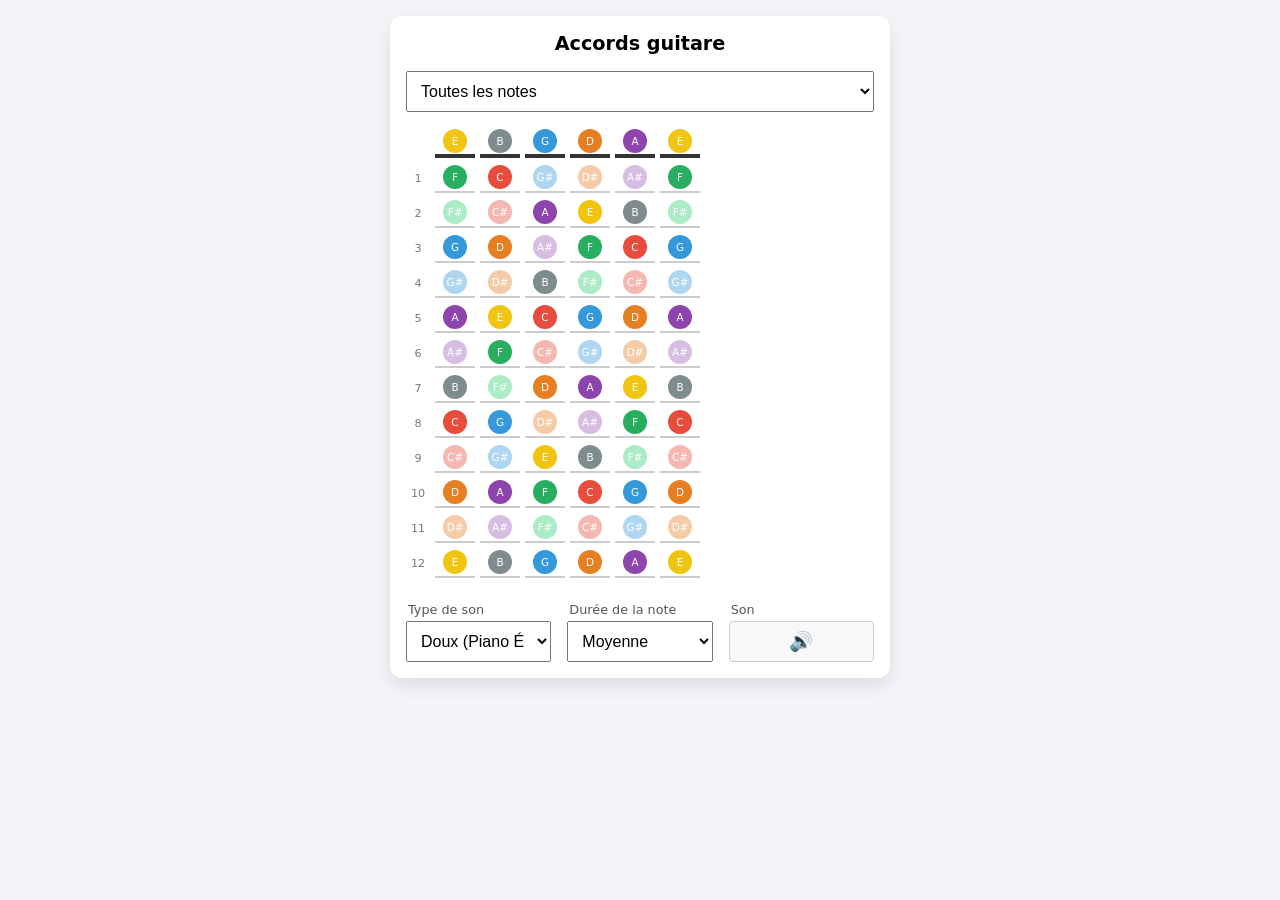
==== index.html @ 3079ab1c "try to fix iphone sound" ====
<!DOCTYPE html>
<html lang="fr">

<head>
  <meta charset="UTF-8">

  <!-- La nouvelle balise viewport optimisée -->
  <meta name="viewport" content="width=device-width, initial-scale=0.95">

  <title>Visualiseur d'Accords</title>

  <link rel="stylesheet" href="css/style.css">

  <!-- ... le reste de votre head reste identique ... -->
  <meta name="theme-color" content="#333333"/>
  <link rel="manifest" href="manifest.json">
  <link rel="apple-touch-icon" href="icon-192.png">
  <meta name="apple-mobile-web-app-capable" content="yes">
  <meta name="apple-mobile-web-app-status-bar-style" content="black-translucent">
  <meta name="apple-mobile-web-app-title" content="Accords">
  <script>
    if ('serviceWorker' in navigator) {
      window.addEventListener('load', () => {
        navigator.serviceWorker.register('/sw.js').then(registration => {
          console.log('ServiceWorker enregistré avec succès: ', registration.scope);
        }, err => {
          console.log('Échec de l\'enregistrement du ServiceWorker: ', err);
        });
      });
    }
  </script>
</head>

<body>
  <div class="container">
    <h1>Accords guitare</h1>

    <!-- Les contrôles principaux restent en haut -->
    <div class="controls">
      <select id="chord">
        <option value="">— Accord —</option>
        <option value="all-notes">Toutes les notes</option>
      </select>

      <select id="position"></select>
    </div>

    <!-- Le manche de guitare -->
    <div class="fretboard-wrapper">
      <div class="fretboard" id="fretboard"></div>
    </div>

    <!-- === LES CONTRÔLES DU SON SONT MAINTENANT ICI === -->
    <div class="sound-controls">
      <div>
        <label for="waveform-type">Type de son</label>
      <select id="waveform-type">
        <option value="sine" >Pur (Flûte)</option>
        <option value="triangle"selected>Doux (Piano Électrique)</option>
        <option value="sawtooth">Synthé (Classique)</option>
        <option value="square">Rétro (8-bit)</option>
      </select>
      </div>

      <div>
        <label for="note-duration">Durée de la note</label>
        <select id="note-duration">
          <option value="0.2">Courte</option>
          <option value="0.5" selected>Moyenne</option>
          <option value="1">Longue</option>
        </select>
      </div>
      <!-- === NOUVEAU BOUTON MUTE CI-DESSOUS === -->
      <div>
        <label>Son</label>
        <button id="mute-button">🔊</button>
      </div>
    </div>
    <!-- === FIN DES CONTRÔLES DU SON === -->

  </div>

  <script src="data/voicings.js"></script>
  <script src="js/app.js"></script>
</body>
</html>
---- css/style.css ----
/* css/style.css (version corrigée et finale) */

* {
  box-sizing: border-box;
}

body {
  margin: 0;
  font-family: system-ui, -apple-system, BlinkMacSystemFont, "Segoe UI";
  background: #f4f4f9;
}

.container {
  margin: 1rem auto;
  width: 95%;
  max-width: 500px;
  background: #fff;
  padding: 1rem;
  border-radius: 12px;
  box-shadow: 0 8px 20px rgba(0, 0, 0, .1);
}

h1 {
  text-align: center;
  font-size: 1.2rem;
  margin-top: 0;
  margin-bottom: 1rem;
}

.controls {
  display: flex;
  flex-direction: column;
  gap: 12px;
  margin-bottom: 1rem;
}

select {
  width: 100%;
  padding: 10px;
  font-size: 16px;
}

.fretboard-wrapper {
  overflow-x: auto;
  -webkit-overflow-scrolling: touch;
}

.fretboard {
  display: grid;
  grid-template-columns: 24px repeat(6, 40px);
  gap: 5px;
  margin: 0 auto;
}

.cell {
  height: 30px;
  display: flex;
  align-items: center;
  justify-content: center;
}

.fret-number {
  font-size: 0.7em;
  color: #777;
  display: flex;
  align-items: center;
  justify-content: center;
}

.fret-row {
  border-bottom: 2px solid #ccc;
}

.nut {
  border-bottom: 4px solid #333;
}

/* ================== NOTES ================== */
.note {
  width: 24px;
  height: 24px;
  border-radius: 50%;
  display: flex;
  align-items: center;
  justify-content: center;
  color: #fff;
  font-size: 0.65em;
  opacity: .15;
  transform: scale(.85);
  transition: opacity 0.2s ease-in-out;
  cursor: pointer;
}

/* Quand un accord est affiché, on rend toutes les notes "fantômes" par défaut */
.fretboard.chord-active .note {
  opacity: 0.07;
}

/* On rend la règle pour les notes actives PLUS SPÉCIFIQUE pour qu'elle gagne la priorité */
.fretboard.chord-active .note.active {
  opacity: 1;
  transform: scale(1);
}

/* On garde aussi l'ancienne règle pour le mode "Toutes les notes" */
.note.active {
  opacity: 1;
  transform: scale(1);
}

.note.root {
  border: 2px solid #fff;
  transform: scale(1.15);
}

/* Couleurs (inchangées) */
.c { background: #e74c3c; } .cs { background: #f5b7b1; }
.d { background: #e67e22; } .ds { background: #f5cba7; }
.e { background: #f1c40f; }
.f { background: #27ae60; } .fs { background: #abebc6; }
.g { background: #3498db; } .gs { background: #aed6f1; }
.a { background: #8e44ad; } .as { background: #d7bde2; }
.b { background: #7f8c8d; }


/* ================== CONTROLES AUDIO ================== */
.sound-controls {
  display: flex;         /* Met les deux sélecteurs côte à côte */
  gap: 1rem;             /* Ajoute un espace entre eux */
  margin-top: 1.5rem;    /* Ajoute un espace au-dessus, pour séparer du manche */
}

/* Fait en sorte que chaque contrôle prenne la moitié de l'espace disponible */
.sound-controls > div {
  flex: 1;
}

#mute-button {
  width: 100%;
  height: 41px; /* Même hauteur que les autres sélecteurs */
  font-size: 1.2rem;
  padding: 0;
  border: 1px solid #ccc;
  border-radius: 4px;
  background-color: #f8f8f8;
  cursor: pointer;
}

label {
  display: block;
  font-size: 0.8em;
  color: #555;
  margin-bottom: 4px;
  margin-left: 2px;
}
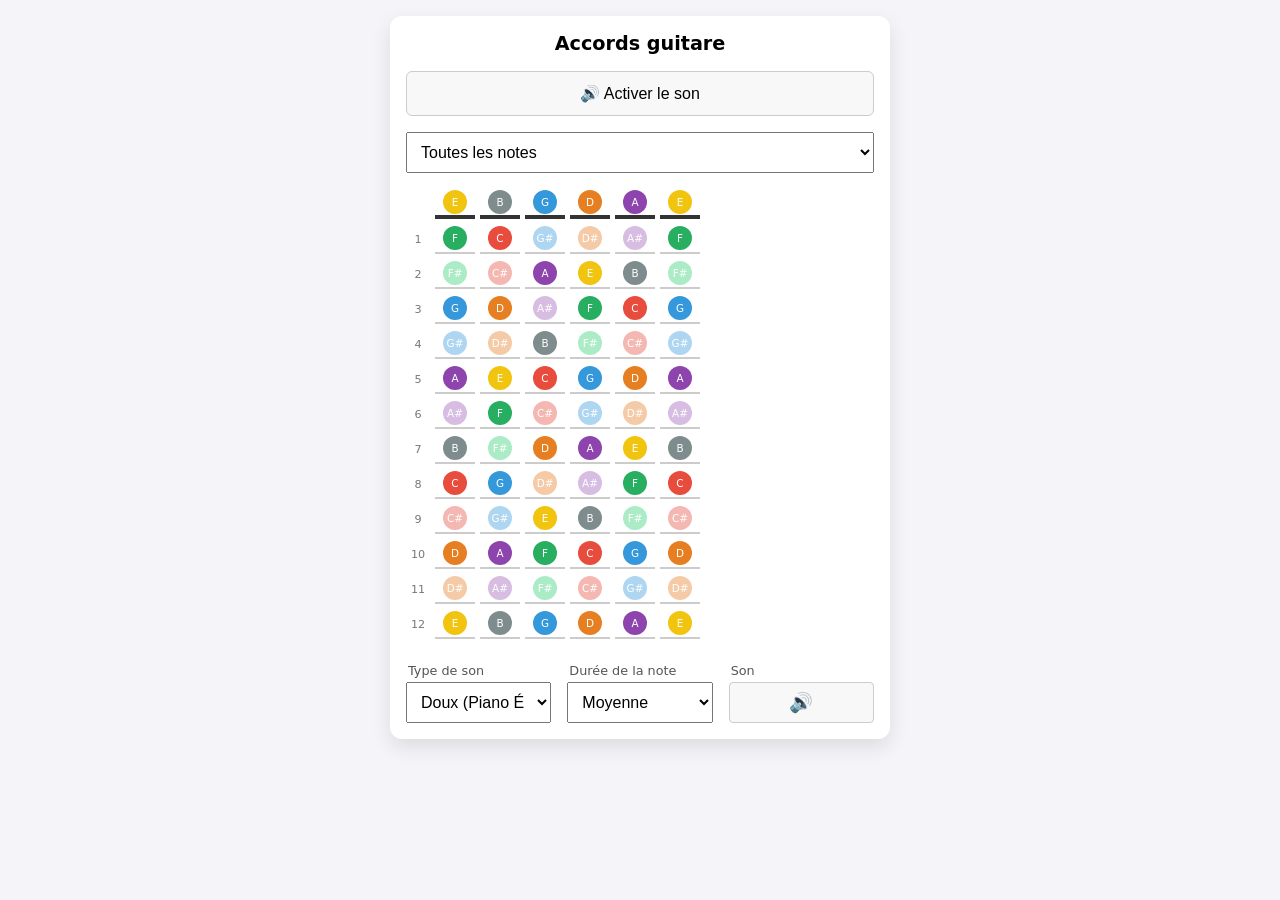
==== commit ba2fa6dc: "try again" ====
--- a/index.html
+++ b/index.html
@@ -34,7 +34,9 @@
 <body>
   <div class="container">
     <h1>Accords guitare</h1>
-
+    <button id="unlock-audio" class="unlock-audio">
+    🔊 Activer le son
+     </button>
     <!-- Les contrôles principaux restent en haut -->
     <div class="controls">
       <select id="chord">
--- a/css/style.css
+++ b/css/style.css
@@ -1,4 +1,4 @@
-/* css/style.css (version corrigée et finale) */
+/* css/style.css (version finale avec le correctif iOS) */
 
 * {
   box-sizing: border-box;
@@ -89,20 +89,18 @@
   transform: scale(.85);
   transition: opacity 0.2s ease-in-out;
   cursor: pointer;
+  touch-action: manipulation; /* === LA LIGNE MAGIQUE EST ICI === */
 }
 
-/* Quand un accord est affiché, on rend toutes les notes "fantômes" par défaut */
 .fretboard.chord-active .note {
-  opacity: 0.07;
+  opacity: 0.05;
 }
 
-/* On rend la règle pour les notes actives PLUS SPÉCIFIQUE pour qu'elle gagne la priorité */
 .fretboard.chord-active .note.active {
   opacity: 1;
   transform: scale(1);
 }
 
-/* On garde aussi l'ancienne règle pour le mode "Toutes les notes" */
 .note.active {
   opacity: 1;
   transform: scale(1);
@@ -122,28 +120,15 @@
 .a { background: #8e44ad; } .as { background: #d7bde2; }
 .b { background: #7f8c8d; }
 
-
 /* ================== CONTROLES AUDIO ================== */
 .sound-controls {
-  display: flex;         /* Met les deux sélecteurs côte à côte */
-  gap: 1rem;             /* Ajoute un espace entre eux */
-  margin-top: 1.5rem;    /* Ajoute un espace au-dessus, pour séparer du manche */
+  display: flex;
+  gap: 1rem;
+  margin-top: 1.5rem;
 }
 
-/* Fait en sorte que chaque contrôle prenne la moitié de l'espace disponible */
 .sound-controls > div {
   flex: 1;
-}
-
-#mute-button {
-  width: 100%;
-  height: 41px; /* Même hauteur que les autres sélecteurs */
-  font-size: 1.2rem;
-  padding: 0;
-  border: 1px solid #ccc;
-  border-radius: 4px;
-  background-color: #f8f8f8;
-  cursor: pointer;
 }
 
 label {
@@ -153,3 +138,31 @@
   margin-bottom: 4px;
   margin-left: 2px;
 }
+
+#mute-button {
+  width: 100%;
+  height: 41px;
+  font-size: 1.2rem;
+  padding: 0;
+  border: 1px solid #ccc;
+  border-radius: 4px;
+  background-color: #f8f8f8;
+  cursor: pointer;
+}
+
+/* ================== STYLE DE DÉBOGAGE ================== */
+.note.debug-tapped {
+  border: 3px solid limegreen !important;
+}
+
+
+.unlock-audio {
+  width: 100%;
+  margin-bottom: 1rem;
+  padding: 12px;
+  font-size: 1rem;
+  border-radius: 6px;
+  border: 1px solid #ccc;
+  background: #f8f8f8;
+  cursor: pointer;
+}
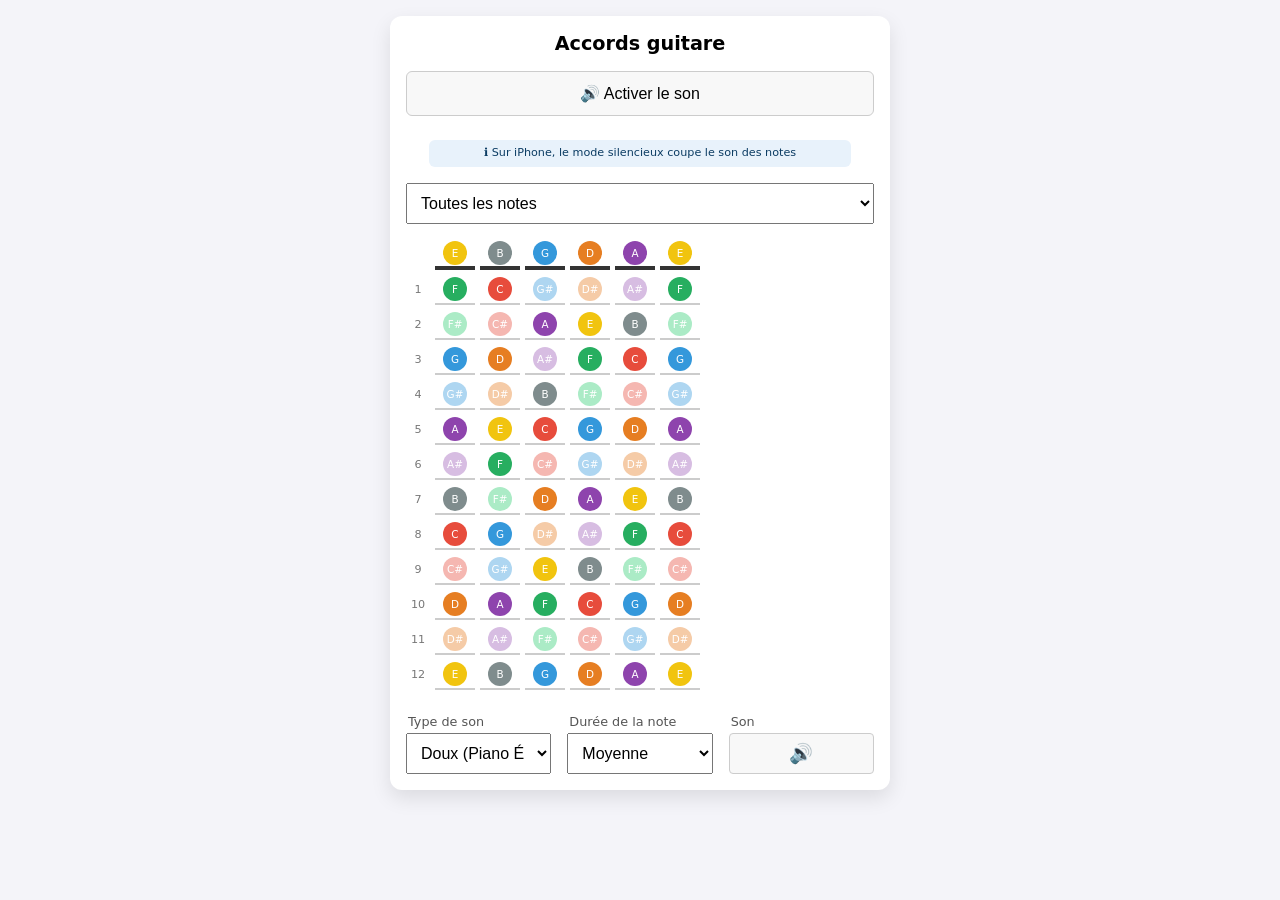
==== commit d2996c22: "ok!" ====
--- a/index.html
+++ b/index.html
@@ -36,7 +36,12 @@
     <h1>Accords guitare</h1>
     <button id="unlock-audio" class="unlock-audio">
     🔊 Activer le son
-     </button>
+    </button>
+
+    <p class="ios-hint">
+      ℹ️ Sur iPhone, le mode silencieux coupe le son des notes
+    </p>
+
     <!-- Les contrôles principaux restent en haut -->
     <div class="controls">
       <select id="chord">
--- a/css/style.css
+++ b/css/style.css
@@ -166,3 +166,16 @@
   background: #f8f8f8;
   cursor: pointer;
 }
+
+
+.ios-hint {
+  font-size: 0.7rem;              /* plus petit */
+  color: #0b3c63;
+  background-color: #e8f2fb;      /* bleu très léger */
+  padding: 6px 8px;
+  border-radius: 6px;
+  margin: 0.5rem auto 1rem;
+  max-width: 90%;
+  text-align: center;
+  line-height: 1.3;
+}
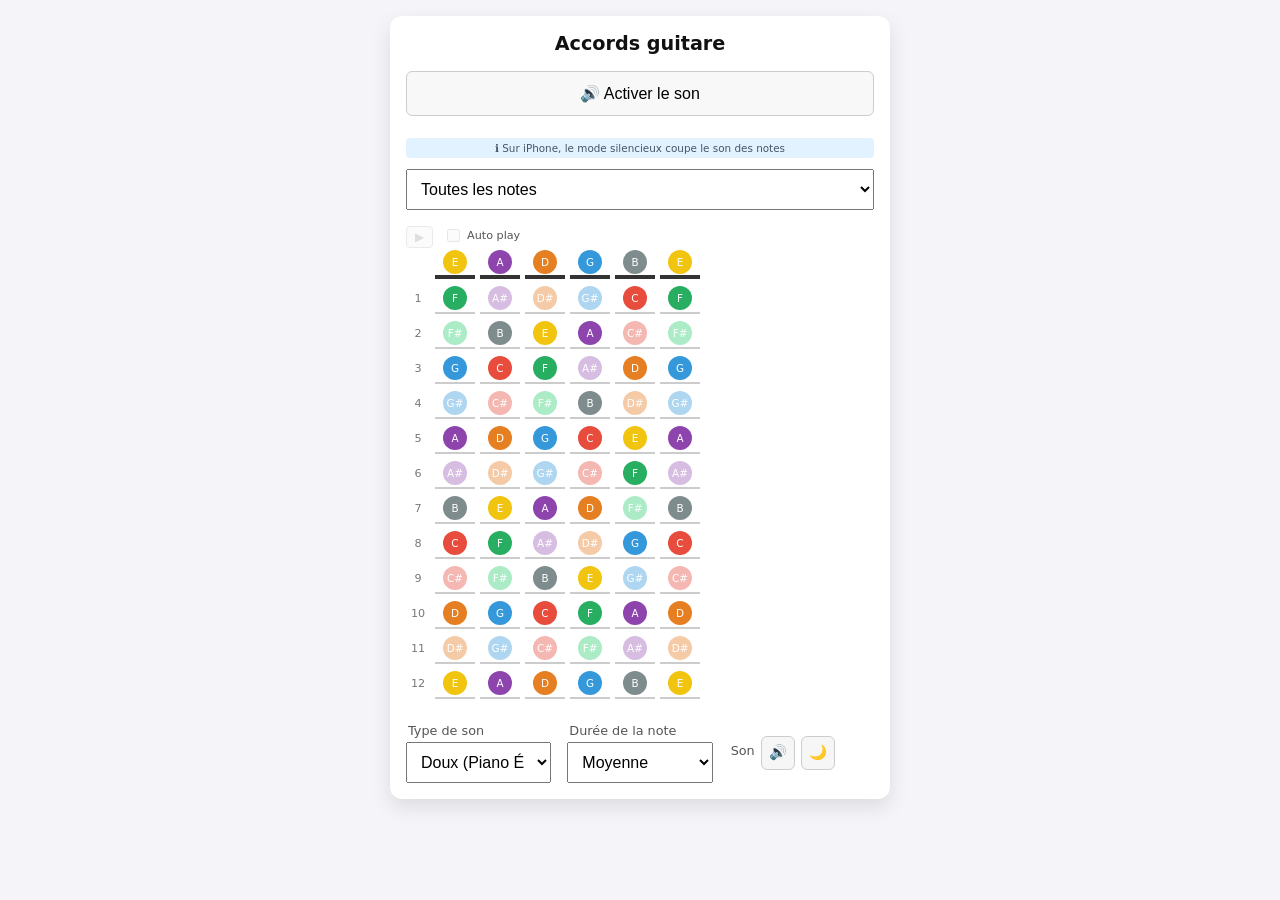
==== commit 9bf37965: "add sombre mode and auto play chords" ====
--- a/index.html
+++ b/index.html
@@ -51,6 +51,17 @@
 
       <select id="position"></select>
     </div>
+      <div class="chord-play-tools">
+        <button id="play-chord" class="play-chord">
+          ▶︎
+        </button>
+
+        <label class="autoplay-option">
+          <input type="checkbox" id="auto-play-chord">
+          Auto play
+        </label>
+    </div>
+
 
     <!-- Le manche de guitare -->
     <div class="fretboard-wrapper">
@@ -81,6 +92,7 @@
       <div>
         <label>Son</label>
         <button id="mute-button">🔊</button>
+        <button id="theme-toggle" title="Mode sombre">🌙</button>
       </div>
     </div>
     <!-- === FIN DES CONTRÔLES DU SON === -->
--- a/css/style.css
+++ b/css/style.css
@@ -75,6 +75,39 @@
   border-bottom: 4px solid #333;
 }
 
+
+/* Thème clair (par défaut) */
+body {
+  background: #f4f4f9;
+  color: #111;
+}
+
+.container {
+  background: #fff;
+}
+
+/* Thème sombre */
+body.dark {
+  background: #111;
+  color: #eee;
+}
+
+body.dark .container {
+  background: #1a1a1a;
+}
+
+body.dark select,
+body.dark button {
+  background: #2a2a2a;
+  color: #eee;
+  border: 1px solid #444;
+}
+
+body.dark .fretboard {
+  background: #111;
+}
+
+
 /* ================== NOTES ================== */
 .note {
   width: 24px;
@@ -168,14 +201,87 @@
 }
 
 
+
 .ios-hint {
-  font-size: 0.7rem;              /* plus petit */
-  color: #0b3c63;
-  background-color: #e8f2fb;      /* bleu très léger */
-  padding: 6px 8px;
+  font-size: 0.65rem;
+  color: #456;
+  background: rgba(30, 144, 255, 0.12);
+  padding: 4px 6px;
+  border-radius: 4px;
+  margin-top: 0.4rem;
+  text-align: center;
+}
+
+
+
+.chord-play-tools {
+  display: flex;
+  align-items: center;
+  gap: 8px;
+  margin-top: 4px;
+}
+
+.play-chord {
+  padding: 4px 8px;
+  font-size: 0.75rem;
+  line-height: 1;
+  border-radius: 4px;
+  border: 1px solid #ccc;
+  background: #f6f6f6;
+  cursor: pointer;
+}
+
+.autoplay-option {
+  display: flex;
+  align-items: center;
+  gap: 4px;
+  font-size: 0.7rem;
+  color: #555;
+}
+
+
+
+.play-chord:disabled {
+  opacity: 0.4;
+  cursor: not-allowed;
+}
+
+.autoplay-option input:disabled {
+  opacity: 0.5;
+  cursor: not-allowed;
+}
+
+
+/* Groupe mute + thème */
+.sound-controls > div:last-child {
+  display: flex;
+  align-items: center;
+  gap: 6px;
+}
+
+/* Boutons mute + thème en petit */
+#mute-button,
+#theme-toggle {
+  width: 34px;
+  height: 34px;
+  padding: 0;
+  font-size: 0.9rem;
   border-radius: 6px;
-  margin: 0.5rem auto 1rem;
-  max-width: 90%;
-  text-align: center;
-  line-height: 1.3;
-}
+  border: 1px solid #ccc;
+  background: #f6f6f6;
+  cursor: pointer;
+}
+
+/* Hover léger */
+#mute-button:hover,
+#theme-toggle:hover {
+  background: #eaeaea;
+}
+
+/* Mode sombre */
+body.dark #mute-button,
+body.dark #theme-toggle {
+  background: #2a2a2a;
+  border-color: #444;
+  color: #eee;
+}
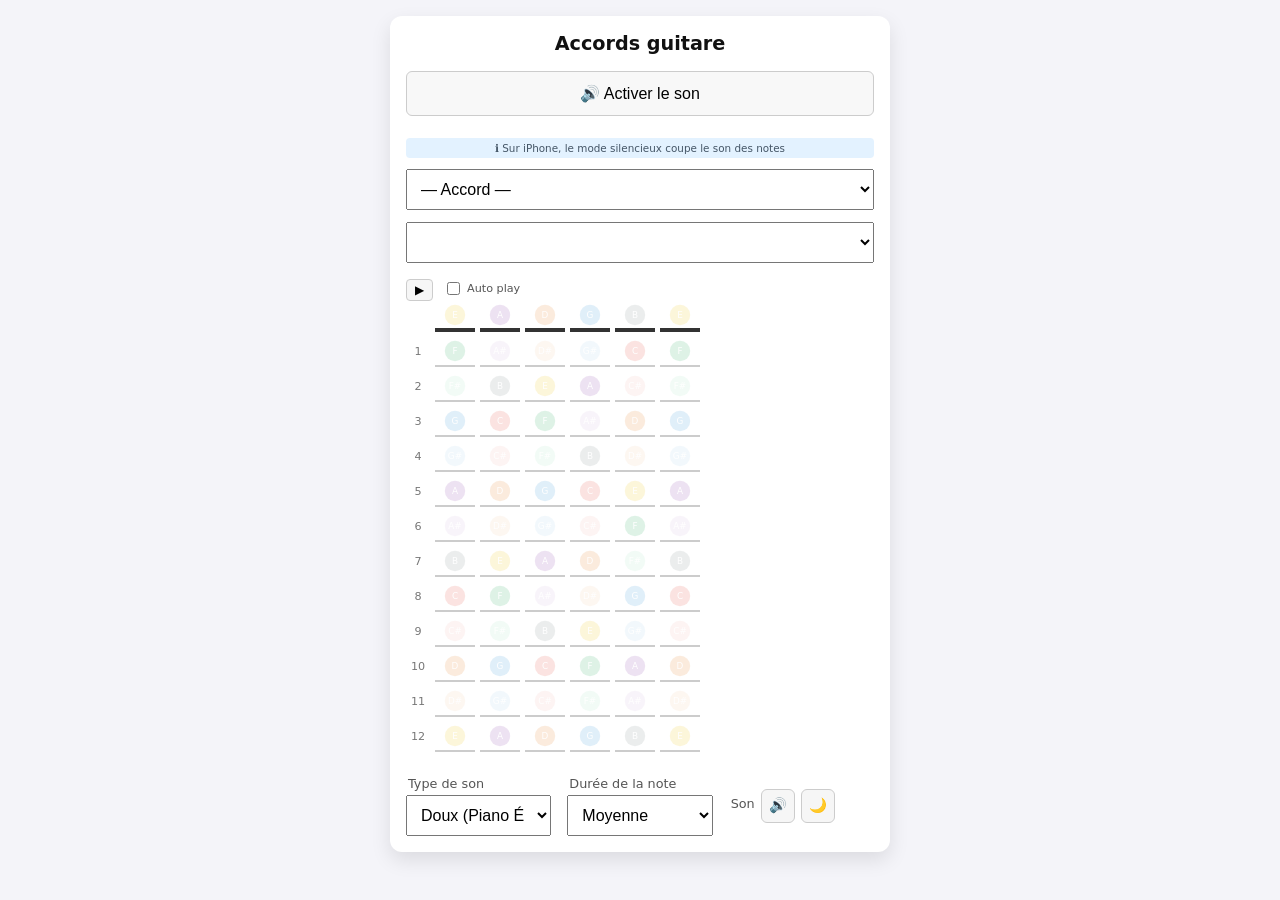
==== commit 585f633f: "try minor fix" ====
--- a/index.html
+++ b/index.html
@@ -19,15 +19,16 @@
   <meta name="apple-mobile-web-app-status-bar-style" content="black-translucent">
   <meta name="apple-mobile-web-app-title" content="Accords">
   <script>
-    if ('serviceWorker' in navigator) {
-      window.addEventListener('load', () => {
-        navigator.serviceWorker.register('/sw.js').then(registration => {
-          console.log('ServiceWorker enregistré avec succès: ', registration.scope);
-        }, err => {
-          console.log('Échec de l\'enregistrement du ServiceWorker: ', err);
-        });
-      });
-    }
+      if ('serviceWorker' in navigator) {
+          window.addEventListener('load', () => {
+              // CORRECTION CRUCIALE : Enlever le '/' au début du chemin
+              navigator.serviceWorker.register('sw.js').then(registration => {
+                  console.log('ServiceWorker enregistré avec succès: ', registration.scope);
+              }, err => {
+                  console.log('Échec de l\'enregistrement du ServiceWorker: ', err);
+              });
+          });
+      }
   </script>
 </head>
 
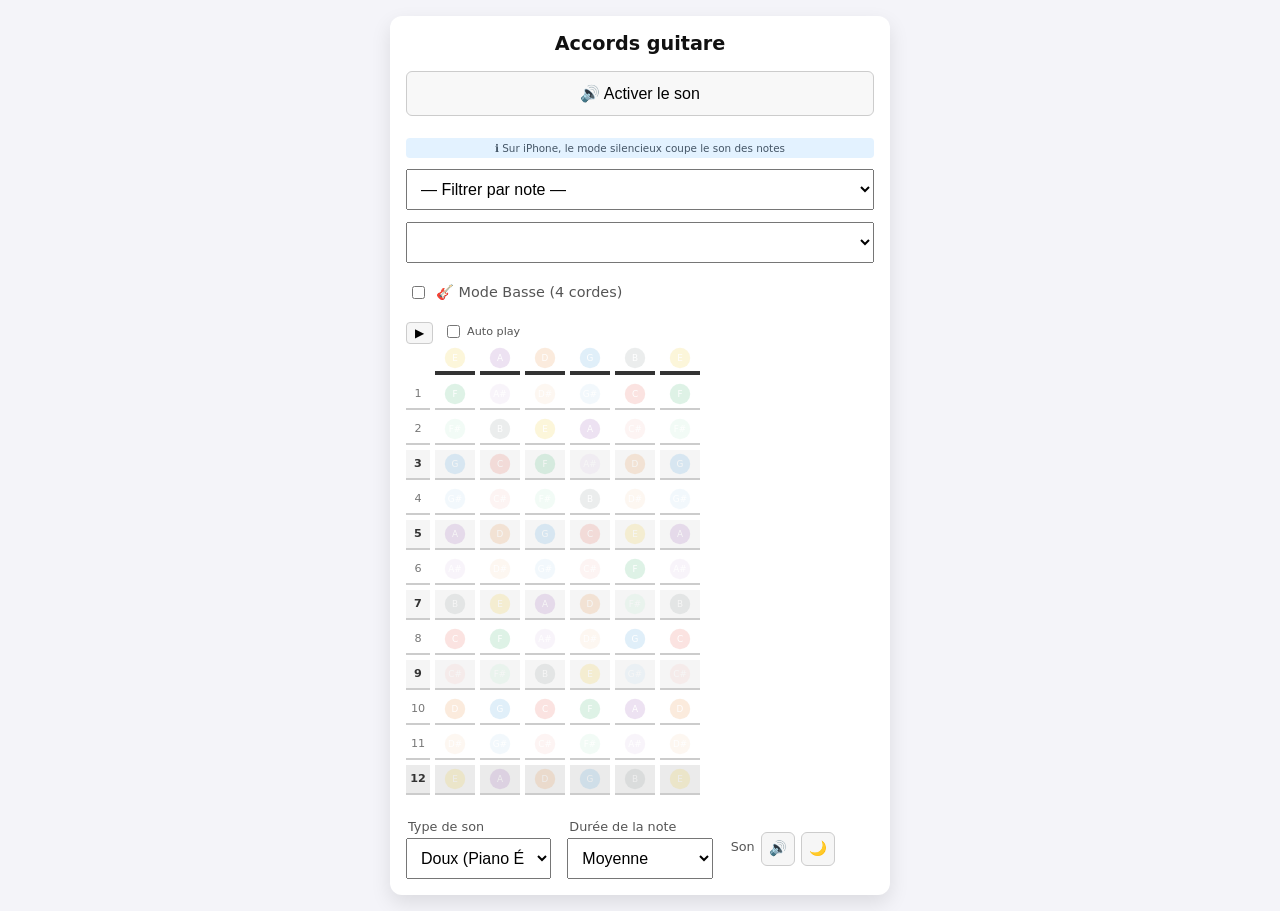
==== commit 630d4329: "huge dev" ====
--- a/index.html
+++ b/index.html
@@ -1,106 +1,113 @@
 <!DOCTYPE html>
 <html lang="fr">
+<head>
+    <meta charset="UTF-8">
+    <!-- <meta name="viewport" content="width=device-width, initial-scale=0.95"> -->
 
-<head>
-  <meta charset="UTF-8">
+    <meta name="viewport"
+          content="width=device-width, initial-scale=1,
+                  maximum-scale=1, user-scalable=no">
 
-  <!-- La nouvelle balise viewport optimisée -->
-  <meta name="viewport" content="width=device-width, initial-scale=0.95">
 
-  <title>Visualiseur d'Accords</title>
+    <title>Visualiseur d'Accords</title>
+    <link rel="stylesheet" href="css/style.css">
+    <meta name="theme-color" content="#333333"/>
+    <link rel="manifest" href="manifest.json">
+    <link rel="apple-touch-icon" href="icon-192.png">
+    <meta name="apple-mobile-web-app-capable" content="yes">
+    <meta name="apple-mobile-web-app-status-bar-style" content="black-translucent">
+    <meta name="apple-mobile-web-app-title" content="Accords">
+    <script>
+        if ('serviceWorker' in navigator) {
+            window.addEventListener('load', () => {
+                navigator.serviceWorker.register('sw.js').then(registration => {
+                    console.log('ServiceWorker enregistré avec succès: ', registration.scope);
+                }, err => {
+                    console.log('Échec de l\'enregistrement du ServiceWorker: ', err);
+                });
+            });
+        }
+    </script>
+</head>
+<body>
+    <div class="container">
+        <h1>Accords guitare</h1>
+        <button id="unlock-audio" class="unlock-audio">🔊 Activer le son</button>
+        <p class="ios-hint">ℹ️ Sur iPhone, le mode silencieux coupe le son des notes</p>
 
-  <link rel="stylesheet" href="css/style.css">
+        <div class="controls">
+            <select id="chord">
+                <option value="">— Filtrer par note —</option>
+                <option value="all-notes">Toutes les notes</option>
+            </select>
+            <select id="position"></select>
+            <label class="bass-mode-option">
+                <input type="checkbox" id="bass-mode-toggle">
+                🎸 Mode Basse (4 cordes)
+            </label>
+        </div>
 
-  <!-- ... le reste de votre head reste identique ... -->
-  <meta name="theme-color" content="#333333"/>
-  <link rel="manifest" href="manifest.json">
-  <link rel="apple-touch-icon" href="icon-192.png">
-  <meta name="apple-mobile-web-app-capable" content="yes">
-  <meta name="apple-mobile-web-app-status-bar-style" content="black-translucent">
-  <meta name="apple-mobile-web-app-title" content="Accords">
-  <script>
-      if ('serviceWorker' in navigator) {
-          window.addEventListener('load', () => {
-              // CORRECTION CRUCIALE : Enlever le '/' au début du chemin
-              navigator.serviceWorker.register('sw.js').then(registration => {
-                  console.log('ServiceWorker enregistré avec succès: ', registration.scope);
-              }, err => {
-                  console.log('Échec de l\'enregistrement du ServiceWorker: ', err);
-              });
-          });
-      }
-  </script>
-</head>
+        <div class="chord-play-tools">
+            <button id="play-chord" class="play-chord">▶︎</button>
+            <label class="autoplay-option">
+                <input type="checkbox" id="auto-play-chord"> Auto play
+            </label>
+        </div>
 
-<body>
-  <div class="container">
-    <h1>Accords guitare</h1>
-    <button id="unlock-audio" class="unlock-audio">
-    🔊 Activer le son
-    </button>
+        <!-- === NOUVEAUX CONTRÔLES DE FILTRE CI-DESSOUS === -->
+        <div id="note-filter-controls" class="note-filter-controls" style="display: none;">
+            <div class="note-filter-row">
+                <!-- On ajoute les classes de couleur ici -->
+                <button class="note-filter-btn c" data-note="C">C</button>
+                <button class="note-filter-btn d" data-note="D">D</button>
+                <button class="note-filter-btn e" data-note="E">E</button>
+                <button class="note-filter-btn f" data-note="F">F</button>
+                <button class="note-filter-btn g" data-note="G">G</button>
+                <button class="note-filter-btn a" data-note="A">A</button>
+                <button class="note-filter-btn b" data-note="B">B</button>
+            </div>
+            <div class="note-filter-row">
+                <button class="note-filter-btn cs" data-note="C#">C#</button>
+                <button class="note-filter-btn ds" data-note="D#">D#</button>
+                <button class="note-filter-btn fs" data-note="F#">F#</button>
+                <button class="note-filter-btn gs" data-note="G#">G#</button>
+                <button class="note-filter-btn as" data-note="A#">A#</button>
+            </div>
+        </div>
+<!-- === FIN DES NOUVEAUX CONTRÔLES === -->
+        <div class="fretboard-wrapper">
+            <div class="fretboard" id="fretboard"></div>
+        </div>
 
-    <p class="ios-hint">
-      ℹ️ Sur iPhone, le mode silencieux coupe le son des notes
-    </p>
-
-    <!-- Les contrôles principaux restent en haut -->
-    <div class="controls">
-      <select id="chord">
-        <option value="">— Accord —</option>
-        <option value="all-notes">Toutes les notes</option>
-      </select>
-
-      <select id="position"></select>
-    </div>
-      <div class="chord-play-tools">
-        <button id="play-chord" class="play-chord">
-          ▶︎
-        </button>
-
-        <label class="autoplay-option">
-          <input type="checkbox" id="auto-play-chord">
-          Auto play
-        </label>
+        <div class="sound-controls">
+            <div>
+                <label for="waveform-type">Type de son</label>
+                <select id="waveform-type">
+                    <option value="sine">Pur (Flûte)</option>
+                    <option value="triangle" selected>Doux (Piano Électrique)</option>
+                    <option value="sawtooth">Synthé (Classique)</option>
+                    <option value="square">Rétro (8-bit)</option>
+                </select>
+            </div>
+            <div>
+                <label for="note-duration">Durée de la note</label>
+                <select id="note-duration">
+                    <option value="0.2">Courte</option>
+                    <option value="0.5" selected>Moyenne</option>
+                    <option value="1">Longue</option>
+                </select>
+            </div>
+            <div>
+                <label>Son</label>
+                <button id="mute-button">🔊</button>
+                <button id="theme-toggle" title="Mode sombre">🌙</button>
+            </div>
+        </div>
     </div>
 
-
-    <!-- Le manche de guitare -->
-    <div class="fretboard-wrapper">
-      <div class="fretboard" id="fretboard"></div>
-    </div>
-
-    <!-- === LES CONTRÔLES DU SON SONT MAINTENANT ICI === -->
-    <div class="sound-controls">
-      <div>
-        <label for="waveform-type">Type de son</label>
-      <select id="waveform-type">
-        <option value="sine" >Pur (Flûte)</option>
-        <option value="triangle"selected>Doux (Piano Électrique)</option>
-        <option value="sawtooth">Synthé (Classique)</option>
-        <option value="square">Rétro (8-bit)</option>
-      </select>
-      </div>
-
-      <div>
-        <label for="note-duration">Durée de la note</label>
-        <select id="note-duration">
-          <option value="0.2">Courte</option>
-          <option value="0.5" selected>Moyenne</option>
-          <option value="1">Longue</option>
-        </select>
-      </div>
-      <!-- === NOUVEAU BOUTON MUTE CI-DESSOUS === -->
-      <div>
-        <label>Son</label>
-        <button id="mute-button">🔊</button>
-        <button id="theme-toggle" title="Mode sombre">🌙</button>
-      </div>
-    </div>
-    <!-- === FIN DES CONTRÔLES DU SON === -->
-
-  </div>
-
-  <script src="data/voicings.js"></script>
-  <script src="js/app.js"></script>
+    <script src="data/voicings.js"></script>
+    <script src="js/AudioEngine.js"></script>
+    <script src="js/Fretboard.js"></script>
+    <script src="js/app.js"></script>
 </body>
 </html>
--- a/css/style.css
+++ b/css/style.css
@@ -285,3 +285,121 @@
   border-color: #444;
   color: #eee;
 }
+
+/* ================== MARQUEURS DE FRETTE ================== */
+
+.fret-row.marked {
+    background-color: rgba(0, 0, 0, 0.04);
+}
+
+.fret-row.marked-octave {
+    background-color: rgba(0, 0, 0, 0.08);
+}
+
+/* === NOUVELLE RÈGLE CI-DESSOUS === */
+/* On met en gras les numéros de frette qui ont la classe .marked ou .marked-octave */
+.fret-number.marked,
+.fret-number.marked-octave {
+    font-weight: bold;
+    color: #333; /* On peut aussi les rendre un peu plus foncés */
+}
+/* === FIN DE LA NOUVELLE RÈGLE === */
+
+
+/* On s'assure que ça marche aussi en thème sombre */
+body.dark .fret-row.marked {
+    background-color: rgba(255, 255, 255, 0.04);
+}
+
+body.dark .fret-row.marked-octave {
+    background-color: rgba(255, 255, 255, 0.08);
+}
+
+/* === NOUVELLE RÈGLE POUR LE THÈME SOMBRE CI-DESSOUS === */
+body.dark .fret-number.marked,
+body.dark .fret-number.marked-octave {
+    color: #ccc; /* Un peu plus clair en mode sombre */
+}
+/* === FIN DE LA NOUVELLE RÈGLE === */
+
+/* ================== MODE BASSE ================== */
+
+.bass-mode-option {
+    display: flex;
+    align-items: center;
+    gap: 8px;
+    font-size: 0.9em;
+    color: #555;
+    margin-top: 8px;
+    cursor: pointer;
+    user-select: none; /* Empêche la sélection du texte au clic */
+}
+
+body.dark .bass-mode-option {
+    color: #bbb;
+}
+
+/* La classe qui sera ajoutée au manche pour masquer les cordes */
+.fretboard.bass-mode .cell[data-s="0"],
+.fretboard.bass-mode .cell[data-s="1"] {
+    display: none;
+}
+
+
+/* ================== FILTRE DE NOTES (NOUVEAU STYLE) ================== */
+.note-filter-controls {
+    display: flex;
+    flex-direction: column;
+    gap: 6px;
+    margin: 0.75rem 0;
+    padding-top: 0.75rem;
+    border-top: 1px solid #eee;
+}
+.note-filter-row {
+    display: flex;
+    justify-content: center;
+    gap: 6px;
+}
+.note-filter-btn {
+    flex: 1;
+    max-width: 38px;
+    aspect-ratio: 1 / 1;
+    padding: 0;
+    font-size: 0.8em;
+    font-weight: 500;
+    border: 2px solid;
+    border-radius: 6px;
+    background-color: transparent;
+    cursor: pointer;
+    transition: all 0.15s ease-in-out;
+}
+.note-filter-btn:hover { transform: scale(1.08); }
+.note-filter-btn.c { border-color: #e74c3c; color: #e74c3c; }
+.note-filter-btn.cs { border-color: #f5b7b1; color: #f5b7b1; }
+.note-filter-btn.d { border-color: #e67e22; color: #e67e22; }
+.note-filter-btn.ds { border-color: #f5cba7; color: #f5cba7; }
+.note-filter-btn.e { border-color: #f1c40f; color: #f1c40f; }
+.note-filter-btn.f { border-color: #27ae60; color: #27ae60; }
+.note-filter-btn.fs { border-color: #abebc6; color: #abebc6; }
+.note-filter-btn.g { border-color: #3498db; color: #3498db; }
+.note-filter-btn.gs { border-color: #aed6f1; color: #aed6f1; }
+.note-filter-btn.a { border-color: #8e44ad; color: #8e44ad; }
+.note-filter-btn.as { border-color: #d7bde2; color: #d7bde2; }
+.note-filter-btn.b { border-color: #7f8c8d; color: #7f8c8d; }
+.note-filter-btn.active {
+    color: #fff !important;
+    transform: scale(1.1);
+}
+.note-filter-btn.c.active { background-color: #e74c3c; }
+.note-filter-btn.cs.active { background-color: #f5b7b1; color: #555 !important; }
+.note-filter-btn.d.active { background-color: #e67e22; }
+.note-filter-btn.ds.active { background-color: #f5cba7; color: #555 !important; }
+.note-filter-btn.e.active { background-color: #f1c40f; }
+.note-filter-btn.f.active { background-color: #27ae60; }
+.note-filter-btn.fs.active { background-color: #abebc6; color: #555 !important; }
+.note-filter-btn.g.active { background-color: #3498db; }
+.note-filter-btn.gs.active { background-color: #aed6f1; color: #555 !important; }
+.note-filter-btn.a.active { background-color: #8e44ad; }
+.note-filter-btn.as.active { background-color: #d7bde2; color: #555 !important; }
+.note-filter-btn.b.active { background-color: #7f8c8d; }
+body.dark .note-filter-controls { border-top-color: #333; }
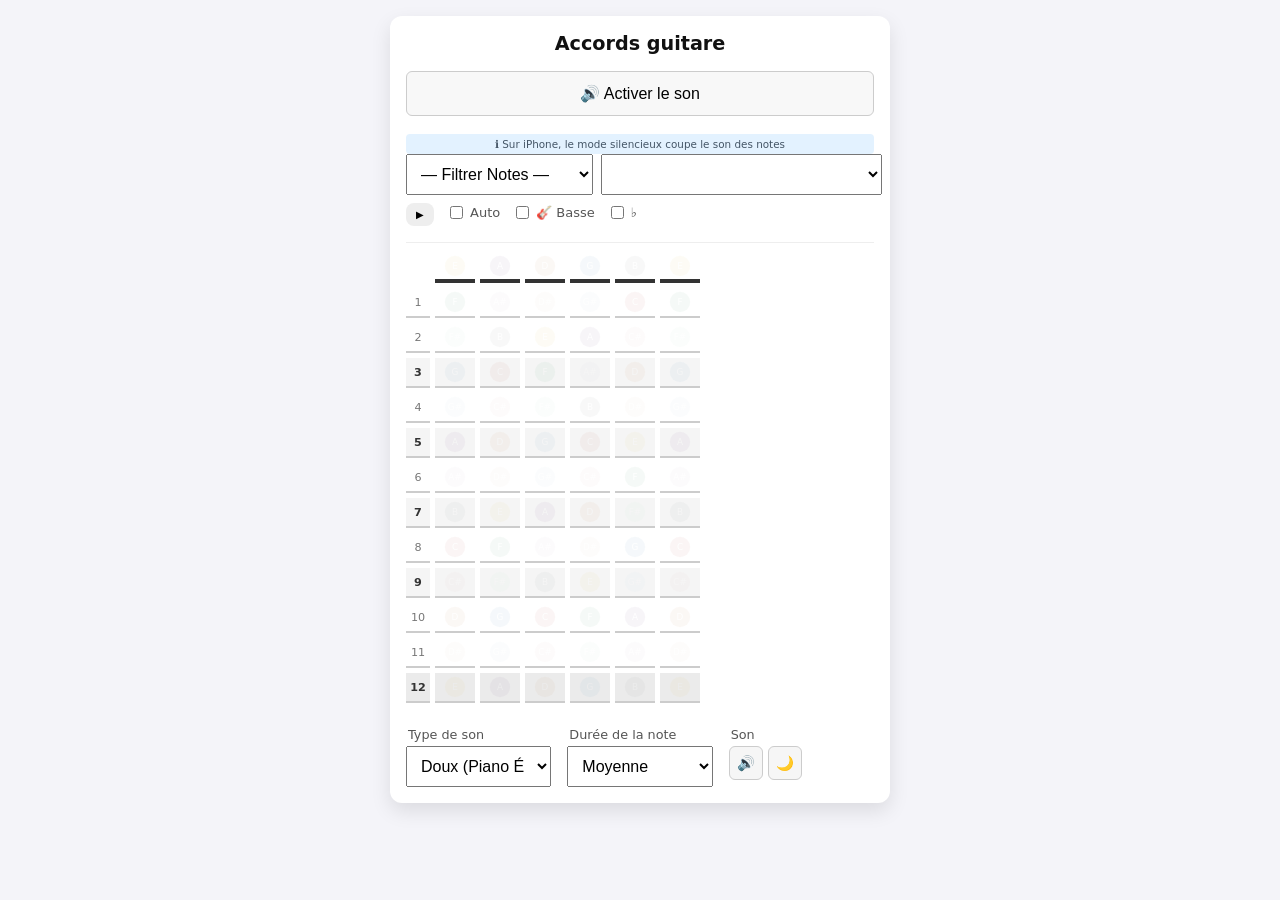
==== commit 0bb20cdb: "update scale" ====
--- a/index.html
+++ b/index.html
@@ -35,24 +35,41 @@
         <button id="unlock-audio" class="unlock-audio">🔊 Activer le son</button>
         <p class="ios-hint">ℹ️ Sur iPhone, le mode silencieux coupe le son des notes</p>
 
-        <div class="controls">
-            <select id="chord">
-                <option value="">— Filtrer par note —</option>
-                <option value="all-notes">Toutes les notes</option>
-            </select>
-            <select id="position"></select>
-            <label class="bass-mode-option">
-                <input type="checkbox" id="bass-mode-toggle">
-                🎸 Mode Basse (4 cordes)
-            </label>
+
+
+
+        <div class="chord-play-group">
+            <div class="chord-position-line">
+                <select id="chord">
+                    <option value="">— Filtrer Notes —</option>
+                    <option value="all-notes">Toutes les notes</option>
+                </select>
+
+                <select id="position"></select>
+            </div>
+
+            <div class="play-line">
+                <button id="play-chord" class="play-btn" title="Jouer">▶︎</button>
+
+                <label class="inline-option">
+                    <input type="checkbox" id="auto-play-chord"> Auto
+                </label>
+
+                <label class="inline-option">
+                    <input type="checkbox" id="bass-mode-toggle"> 🎸 Basse
+                </label>
+
+
+                <label class="inline-option">
+                    <input type="checkbox" id="enharmonic-toggle">
+                    ♭
+                </label>
+
+            </div>
         </div>
 
-        <div class="chord-play-tools">
-            <button id="play-chord" class="play-chord">▶︎</button>
-            <label class="autoplay-option">
-                <input type="checkbox" id="auto-play-chord"> Auto play
-            </label>
-        </div>
+
+
 
         <!-- === NOUVEAUX CONTRÔLES DE FILTRE CI-DESSOUS === -->
         <div id="note-filter-controls" class="note-filter-controls" style="display: none;">
--- a/css/style.css
+++ b/css/style.css
@@ -1,4 +1,6 @@
-/* css/style.css (version finale avec le correctif iOS) */
+/* =========================================================
+   RESET & BASE
+   ========================================================= */
 
 * {
   box-sizing: border-box;
@@ -8,7 +10,12 @@
   margin: 0;
   font-family: system-ui, -apple-system, BlinkMacSystemFont, "Segoe UI";
   background: #f4f4f9;
-}
+  color: #111;
+}
+
+/* =========================================================
+   CONTENEUR PRINCIPAL
+   ========================================================= */
 
 .container {
   margin: 1rem auto;
@@ -23,16 +30,12 @@
 h1 {
   text-align: center;
   font-size: 1.2rem;
-  margin-top: 0;
-  margin-bottom: 1rem;
-}
-
-.controls {
-  display: flex;
-  flex-direction: column;
-  gap: 12px;
-  margin-bottom: 1rem;
-}
+  margin: 0 0 1rem;
+}
+
+/* =========================================================
+   ÉLÉMENTS GÉNÉRIQUES
+   ========================================================= */
 
 select {
   width: 100%;
@@ -40,167 +43,30 @@
   font-size: 16px;
 }
 
-.fretboard-wrapper {
-  overflow-x: auto;
-  -webkit-overflow-scrolling: touch;
-}
-
-.fretboard {
-  display: grid;
-  grid-template-columns: 24px repeat(6, 40px);
-  gap: 5px;
-  margin: 0 auto;
-}
-
-.cell {
-  height: 30px;
-  display: flex;
-  align-items: center;
-  justify-content: center;
-}
-
-.fret-number {
-  font-size: 0.7em;
-  color: #777;
-  display: flex;
-  align-items: center;
-  justify-content: center;
-}
-
-.fret-row {
-  border-bottom: 2px solid #ccc;
-}
-
-.nut {
-  border-bottom: 4px solid #333;
-}
-
-
-/* Thème clair (par défaut) */
-body {
-  background: #f4f4f9;
-  color: #111;
-}
-
-.container {
-  background: #fff;
-}
-
-/* Thème sombre */
-body.dark {
-  background: #111;
-  color: #eee;
-}
-
-body.dark .container {
-  background: #1a1a1a;
-}
-
-body.dark select,
-body.dark button {
-  background: #2a2a2a;
-  color: #eee;
-  border: 1px solid #444;
-}
-
-body.dark .fretboard {
-  background: #111;
-}
-
-
-/* ================== NOTES ================== */
-.note {
-  width: 24px;
-  height: 24px;
-  border-radius: 50%;
-  display: flex;
-  align-items: center;
-  justify-content: center;
-  color: #fff;
-  font-size: 0.65em;
-  opacity: .15;
-  transform: scale(.85);
-  transition: opacity 0.2s ease-in-out;
-  cursor: pointer;
-  touch-action: manipulation; /* === LA LIGNE MAGIQUE EST ICI === */
-}
-
-.fretboard.chord-active .note {
-  opacity: 0.05;
-}
-
-.fretboard.chord-active .note.active {
-  opacity: 1;
-  transform: scale(1);
-}
-
-.note.active {
-  opacity: 1;
-  transform: scale(1);
-}
-
-.note.root {
-  border: 2px solid #fff;
-  transform: scale(1.15);
-}
-
-/* Couleurs (inchangées) */
-.c { background: #e74c3c; } .cs { background: #f5b7b1; }
-.d { background: #e67e22; } .ds { background: #f5cba7; }
-.e { background: #f1c40f; }
-.f { background: #27ae60; } .fs { background: #abebc6; }
-.g { background: #3498db; } .gs { background: #aed6f1; }
-.a { background: #8e44ad; } .as { background: #d7bde2; }
-.b { background: #7f8c8d; }
-
-/* ================== CONTROLES AUDIO ================== */
-.sound-controls {
-  display: flex;
-  gap: 1rem;
-  margin-top: 1.5rem;
-}
-
-.sound-controls > div {
-  flex: 1;
-}
-
 label {
   display: block;
   font-size: 0.8em;
   color: #555;
-  margin-bottom: 4px;
-  margin-left: 2px;
-}
-
-#mute-button {
-  width: 100%;
-  height: 41px;
-  font-size: 1.2rem;
-  padding: 0;
-  border: 1px solid #ccc;
-  border-radius: 4px;
-  background-color: #f8f8f8;
+  margin: 0 0 4px 2px;
+}
+
+button {
   cursor: pointer;
 }
 
-/* ================== STYLE DE DÉBOGAGE ================== */
-.note.debug-tapped {
-  border: 3px solid limegreen !important;
-}
-
+/* =========================================================
+   BLOC AUDIO (iOS)
+   ========================================================= */
 
 .unlock-audio {
   width: 100%;
-  margin-bottom: 1rem;
+  margin-bottom: 0.75rem;
   padding: 12px;
   font-size: 1rem;
   border-radius: 6px;
   border: 1px solid #ccc;
   background: #f8f8f8;
-  cursor: pointer;
-}
-
-
+}
 
 .ios-hint {
   font-size: 0.65rem;
@@ -208,198 +74,245 @@
   background: rgba(30, 144, 255, 0.12);
   padding: 4px 6px;
   border-radius: 4px;
-  margin-top: 0.4rem;
+  margin: 0.4rem 0 0;
   text-align: center;
 }
 
-
-
-.chord-play-tools {
-  display: flex;
-  align-items: center;
+/* =========================================================
+   GROUPE ACCORD / POSITION / LECTURE
+   ========================================================= */
+
+.chord-play-group {
+  padding-bottom: 8px;
+  margin-bottom: 10px;
+  border-bottom: 1px solid #eee;
+}
+
+.chord-position-line {
+  display: flex;
   gap: 8px;
-  margin-top: 4px;
-}
-
-.play-chord {
-  padding: 4px 8px;
-  font-size: 0.75rem;
+  margin-bottom: 8px;
+}
+
+#chord {
+  flex: 0 0 40%;
+}
+
+#position {
+  flex: 0 0 60%;
+}
+
+/* ---- Lecture ---- */
+
+.play-line {
+  display: flex;
+  align-items: center;
+  gap: 10px;
+  margin: 8px 0;
   line-height: 1;
-  border-radius: 4px;
-  border: 1px solid #ccc;
-  background: #f6f6f6;
-  cursor: pointer;
-}
-
-.autoplay-option {
+}
+
+.play-btn {
+  font-size: 10px;
+  padding: 6px 10px;
+  border-radius: 8px;
+  border: none;
+  background: #eee;
+}
+
+.play-btn:disabled {
+  opacity: 0.4;
+}
+
+.inline-option {
   display: flex;
   align-items: center;
   gap: 4px;
-  font-size: 0.7rem;
-  color: #555;
-}
-
-
-
-.play-chord:disabled {
-  opacity: 0.4;
-  cursor: not-allowed;
-}
-
-.autoplay-option input:disabled {
-  opacity: 0.5;
-  cursor: not-allowed;
-}
-
-
-/* Groupe mute + thème */
-.sound-controls > div:last-child {
-  display: flex;
-  align-items: center;
+  font-size: 13px;
+  white-space: nowrap;
+}
+
+#auto-play-chord:checked {
+  accent-color: #4caf50;
+}
+
+#bass-mode-toggle:checked {
+  accent-color: #ff9800;
+}
+
+
+#enharmonic-toggle:checked {
+  accent-color: #3f51b5;
+}
+
+/* =========================================================
+   FILTRE PAR NOTES
+   ========================================================= */
+
+.note-filter-controls {
+  display: flex;
+  flex-direction: column;
   gap: 6px;
-}
-
-/* Boutons mute + thème en petit */
+  margin: 0.75rem 0;
+  padding-top: 0.75rem;
+  border-top: 1px solid #eee;
+}
+
+.note-filter-row {
+  display: flex;
+  justify-content: center;
+  gap: 6px;
+}
+
+.note-filter-btn {
+  flex: 1;
+  max-width: 38px;
+  aspect-ratio: 1;
+  padding: 0;
+  font-size: 0.8em;
+  font-weight: 500;
+  border: 2px solid;
+  border-radius: 6px;
+  background: transparent;
+  transition: all 0.15s ease-in-out;
+}
+
+.note-filter-btn:hover {
+  transform: scale(1.08);
+}
+
+/* =========================================================
+   MANCHE / FRETBOARD
+   ========================================================= */
+
+.fretboard-wrapper {
+  overflow-x: auto;
+  -webkit-overflow-scrolling: touch;
+}
+
+.fretboard {
+  display: grid;
+  grid-template-columns: 24px repeat(6, 40px);
+  gap: 5px;
+  margin: 0 auto;
+}
+
+.cell {
+  height: 30px;
+  display: flex;
+  align-items: center;
+  justify-content: center;
+}
+
+.fret-number {
+  font-size: 0.7em;
+  color: #777;
+  display: flex;
+  align-items: center;
+  justify-content: center;
+}
+
+.fret-row {
+  border-bottom: 2px solid #ccc;
+}
+
+.nut {
+  border-bottom: 4px solid #333;
+}
+
+/* ---- Marqueurs ---- */
+
+.fret-row.marked { background: rgba(0,0,0,0.04); }
+.fret-row.marked-octave { background: rgba(0,0,0,0.08); }
+
+.fret-number.marked,
+.fret-number.marked-octave {
+  font-weight: bold;
+  color: #333;
+}
+
+/* =========================================================
+   NOTES
+   ========================================================= */
+
+.note {
+  width: 24px;
+  height: 24px;
+  border-radius: 50%;
+  color: #fff;
+  font-size: 0.65em;
+  opacity: .05;
+  transform: scale(.85);
+  display: flex;
+  align-items: center;
+  justify-content: center;
+  transition: opacity 0.2s ease;
+  touch-action: manipulation;
+  filter: saturate(0.6);
+}
+
+.note.active {
+  opacity: 1;
+  transform: scale(1);
+  filter: none;
+}
+
+.note.root {
+  border: 2px solid #fff;
+  transform: scale(1.15);
+}
+
+
+/* Couleurs */
+.c { background:#e74c3c } .cs{background:#f5b7b1}
+.d { background:#e67e22 } .ds{background:#f5cba7}
+.e { background:#f1c40f }
+.f { background:#27ae60 } .fs{background:#abebc6}
+.g { background:#3498db } .gs{background:#aed6f1}
+.a { background:#8e44ad } .as{background:#d7bde2}
+.b { background:#7f8c8d }
+
+/* =========================================================
+   CONTROLES DE SON
+   ========================================================= */
+
+.sound-controls {
+  display: flex;
+  gap: 1rem;
+  margin-top: 1.5rem;
+}
+
+.sound-controls > div { flex: 1 }
+
 #mute-button,
 #theme-toggle {
   width: 34px;
   height: 34px;
-  padding: 0;
   font-size: 0.9rem;
   border-radius: 6px;
   border: 1px solid #ccc;
   background: #f6f6f6;
-  cursor: pointer;
-}
-
-/* Hover léger */
-#mute-button:hover,
-#theme-toggle:hover {
-  background: #eaeaea;
-}
-
-/* Mode sombre */
-body.dark #mute-button,
-body.dark #theme-toggle {
-  background: #2a2a2a;
-  border-color: #444;
+}
+
+/* =========================================================
+   THÈME SOMBRE
+   ========================================================= */
+
+body.dark {
+  background: #111;
   color: #eee;
 }
 
-/* ================== MARQUEURS DE FRETTE ================== */
-
-.fret-row.marked {
-    background-color: rgba(0, 0, 0, 0.04);
-}
-
-.fret-row.marked-octave {
-    background-color: rgba(0, 0, 0, 0.08);
-}
-
-/* === NOUVELLE RÈGLE CI-DESSOUS === */
-/* On met en gras les numéros de frette qui ont la classe .marked ou .marked-octave */
-.fret-number.marked,
-.fret-number.marked-octave {
-    font-weight: bold;
-    color: #333; /* On peut aussi les rendre un peu plus foncés */
-}
-/* === FIN DE LA NOUVELLE RÈGLE === */
-
-
-/* On s'assure que ça marche aussi en thème sombre */
-body.dark .fret-row.marked {
-    background-color: rgba(255, 255, 255, 0.04);
-}
-
-body.dark .fret-row.marked-octave {
-    background-color: rgba(255, 255, 255, 0.08);
-}
-
-/* === NOUVELLE RÈGLE POUR LE THÈME SOMBRE CI-DESSOUS === */
-body.dark .fret-number.marked,
-body.dark .fret-number.marked-octave {
-    color: #ccc; /* Un peu plus clair en mode sombre */
-}
-/* === FIN DE LA NOUVELLE RÈGLE === */
-
-/* ================== MODE BASSE ================== */
-
-.bass-mode-option {
-    display: flex;
-    align-items: center;
-    gap: 8px;
-    font-size: 0.9em;
-    color: #555;
-    margin-top: 8px;
-    cursor: pointer;
-    user-select: none; /* Empêche la sélection du texte au clic */
-}
-
-body.dark .bass-mode-option {
-    color: #bbb;
-}
-
-/* La classe qui sera ajoutée au manche pour masquer les cordes */
-.fretboard.bass-mode .cell[data-s="0"],
-.fretboard.bass-mode .cell[data-s="1"] {
-    display: none;
-}
-
-
-/* ================== FILTRE DE NOTES (NOUVEAU STYLE) ================== */
-.note-filter-controls {
-    display: flex;
-    flex-direction: column;
-    gap: 6px;
-    margin: 0.75rem 0;
-    padding-top: 0.75rem;
-    border-top: 1px solid #eee;
-}
-.note-filter-row {
-    display: flex;
-    justify-content: center;
-    gap: 6px;
-}
-.note-filter-btn {
-    flex: 1;
-    max-width: 38px;
-    aspect-ratio: 1 / 1;
-    padding: 0;
-    font-size: 0.8em;
-    font-weight: 500;
-    border: 2px solid;
-    border-radius: 6px;
-    background-color: transparent;
-    cursor: pointer;
-    transition: all 0.15s ease-in-out;
-}
-.note-filter-btn:hover { transform: scale(1.08); }
-.note-filter-btn.c { border-color: #e74c3c; color: #e74c3c; }
-.note-filter-btn.cs { border-color: #f5b7b1; color: #f5b7b1; }
-.note-filter-btn.d { border-color: #e67e22; color: #e67e22; }
-.note-filter-btn.ds { border-color: #f5cba7; color: #f5cba7; }
-.note-filter-btn.e { border-color: #f1c40f; color: #f1c40f; }
-.note-filter-btn.f { border-color: #27ae60; color: #27ae60; }
-.note-filter-btn.fs { border-color: #abebc6; color: #abebc6; }
-.note-filter-btn.g { border-color: #3498db; color: #3498db; }
-.note-filter-btn.gs { border-color: #aed6f1; color: #aed6f1; }
-.note-filter-btn.a { border-color: #8e44ad; color: #8e44ad; }
-.note-filter-btn.as { border-color: #d7bde2; color: #d7bde2; }
-.note-filter-btn.b { border-color: #7f8c8d; color: #7f8c8d; }
-.note-filter-btn.active {
-    color: #fff !important;
-    transform: scale(1.1);
-}
-.note-filter-btn.c.active { background-color: #e74c3c; }
-.note-filter-btn.cs.active { background-color: #f5b7b1; color: #555 !important; }
-.note-filter-btn.d.active { background-color: #e67e22; }
-.note-filter-btn.ds.active { background-color: #f5cba7; color: #555 !important; }
-.note-filter-btn.e.active { background-color: #f1c40f; }
-.note-filter-btn.f.active { background-color: #27ae60; }
-.note-filter-btn.fs.active { background-color: #abebc6; color: #555 !important; }
-.note-filter-btn.g.active { background-color: #3498db; }
-.note-filter-btn.gs.active { background-color: #aed6f1; color: #555 !important; }
-.note-filter-btn.a.active { background-color: #8e44ad; }
-.note-filter-btn.as.active { background-color: #d7bde2; color: #555 !important; }
-.note-filter-btn.b.active { background-color: #7f8c8d; }
-body.dark .note-filter-controls { border-top-color: #333; }
+body.dark .container { background:#1a1a1a }
+body.dark select,
+body.dark button {
+  background:#2a2a2a;
+  color:#eee;
+  border-color:#444;
+}
+
+body.dark .chord-play-group { border-bottom-color:#333 }
+body.dark .note-filter-controls { border-top-color:#333 }
+body.dark .fret-row.marked { background:rgba(255,255,255,0.04) }
+body.dark .fret-row.marked-octave { background:rgba(255,255,255,0.08) }
+body.dark .fret-number.marked { color:#ccc }
